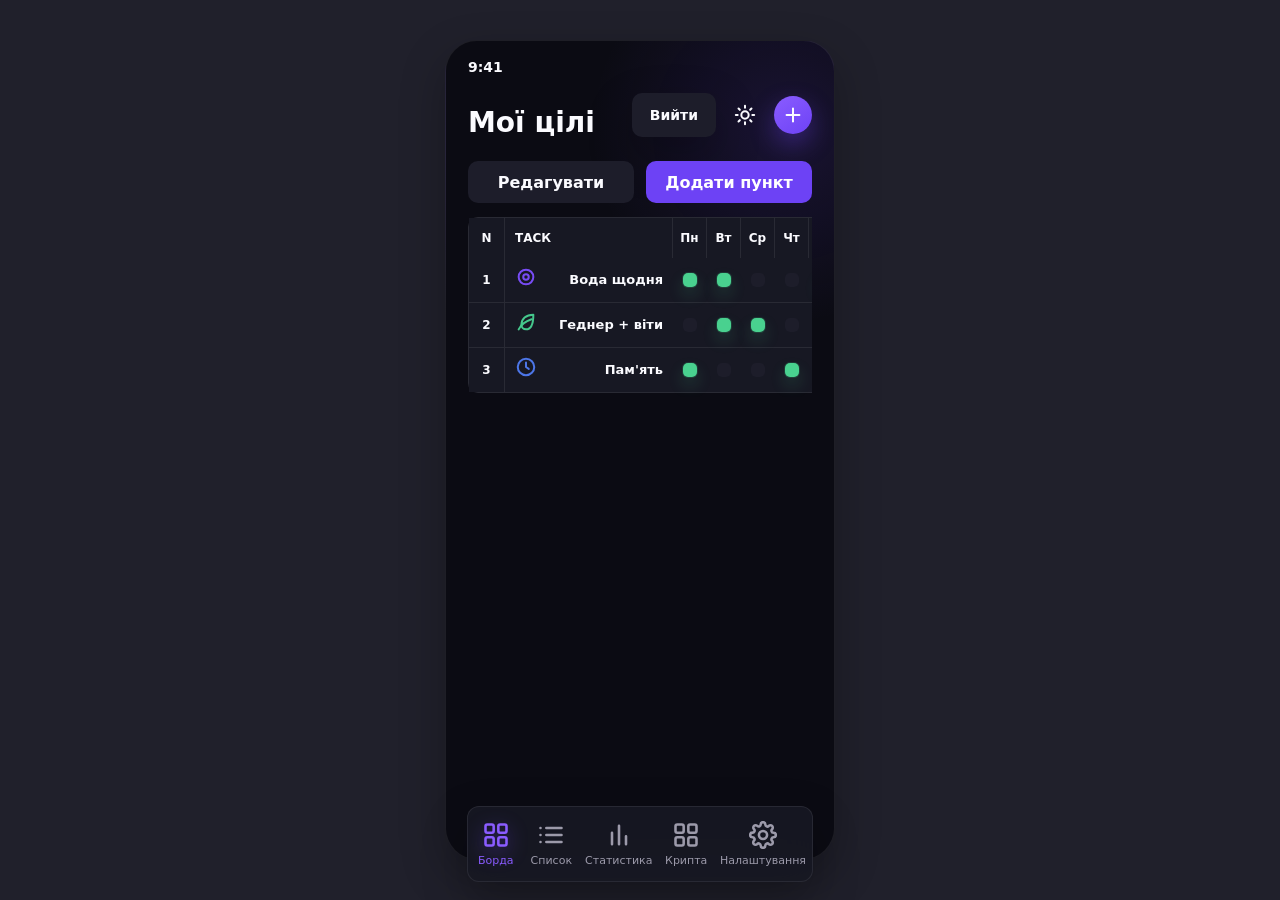
==== board-preview.html @ 5b9d1b94 "Add files via upload" ====
<!doctype html>
<html lang="uk">
  <head>
    <meta charset="UTF-8" />
    <meta name="viewport" content="width=device-width, initial-scale=1, viewport-fit=cover" />
    <title>Board Preview</title>
    <link rel="stylesheet" href="styles.css?v=34" />
    <style>
      body {
        display: grid;
        place-items: center;
        min-height: 100svh;
      }

      .screen {
        overflow: hidden;
      }

      .board-view {
        display: grid;
      }

      .tabs,
      .bottom-nav {
        display: grid;
      }

      .board-preview-row .board-task {
        cursor: default;
      }

      .board-preview-row .board-cell {
        cursor: default;
      }
    </style>
  </head>
  <body>
    <main class="app-shell" aria-label="Мої цілі">
      <section class="screen">
        <header class="topbar">
          <div>
            <p class="status-time">9:41</p>
            <h1>Мої цілі</h1>
          </div>
          <div class="top-actions">
            <button class="secondary-action header-logout" type="button">Вийти</button>
            <button class="icon-button" type="button" aria-label="Змінити тему">
              <svg viewBox="0 0 24 24"><circle cx="12" cy="12" r="4"/><path d="M12 2v2M12 20v2M4.93 4.93l1.42 1.42M17.65 17.65l1.42 1.42M2 12h2M20 12h2M4.93 19.07l1.42-1.42M17.65 6.35l1.42-1.42"/></svg>
            </button>
            <button class="add-button" type="button" aria-label="Додати пункт">
              <svg viewBox="0 0 24 24"><path d="M12 5v14M5 12h14"/></svg>
            </button>
          </div>
        </header>

        <section class="board-view">
          <div class="board-toolbar">
            <button class="secondary-action board-manage" type="button">Редагувати</button>
            <button class="primary-action board-add" type="button">Додати пункт</button>
          </div>
          <article class="board-card">
            <div class="board-head">
              <span class="board-index">N</span>
              <span class="board-title">Таск</span>
              <span class="board-day">Пн</span>
              <span class="board-day">Вт</span>
              <span class="board-day">Ср</span>
              <span class="board-day">Чт</span>
              <span class="board-day">Пт</span>
              <span class="board-day">Сб</span>
              <span class="board-day">Нд</span>
            </div>
            <div class="board-body">
              <div class="board-row board-preview-row">
                <span class="board-row-index">1</span>
                <button class="board-task" type="button">
                  <span class="item-icon purple">
                    <svg viewBox="0 0 24 24"><circle cx="12" cy="12" r="8"/><circle cx="12" cy="12" r="3"/></svg>
                  </span>
                  <strong>Вода щодня</strong>
                </button>
                <button class="board-cell is-done" type="button"></button>
                <button class="board-cell is-done" type="button"></button>
                <button class="board-cell" type="button"></button>
                <button class="board-cell" type="button"></button>
                <button class="board-cell is-done" type="button"></button>
                <button class="board-cell" type="button"></button>
                <button class="board-cell" type="button"></button>
              </div>
              <div class="board-row board-preview-row">
                <span class="board-row-index">2</span>
                <button class="board-task" type="button">
                  <span class="item-icon green">
                    <svg viewBox="0 0 24 24"><path d="M20 4c-8 0-13 4.5-13 11a5 5 0 0 0 5 5c6.5 0 8-8 8-16Z"/><path d="M4 20c3-6 8-9 14-11"/></svg>
                  </span>
                  <strong>Геднер + віти</strong>
                </button>
                <button class="board-cell" type="button"></button>
                <button class="board-cell is-done" type="button"></button>
                <button class="board-cell is-done" type="button"></button>
                <button class="board-cell" type="button"></button>
                <button class="board-cell" type="button"></button>
                <button class="board-cell is-done" type="button"></button>
                <button class="board-cell" type="button"></button>
              </div>
              <div class="board-row board-preview-row">
                <span class="board-row-index">3</span>
                <button class="board-task" type="button">
                  <span class="item-icon blue">
                    <svg viewBox="0 0 24 24"><circle cx="12" cy="12" r="9"/><path d="M12 7v5l3 2"/></svg>
                  </span>
                  <strong>Пам'ять</strong>
                </button>
                <button class="board-cell is-done" type="button"></button>
                <button class="board-cell" type="button"></button>
                <button class="board-cell" type="button"></button>
                <button class="board-cell is-done" type="button"></button>
                <button class="board-cell" type="button"></button>
                <button class="board-cell" type="button"></button>
                <button class="board-cell is-done" type="button"></button>
              </div>
            </div>
          </article>
        </section>

        <nav class="bottom-nav" aria-label="Основна навігація">
          <button class="nav-item active" type="button">
            <svg viewBox="0 0 24 24"><rect x="3" y="3" width="7" height="7" rx="1.5"/><rect x="14" y="3" width="7" height="7" rx="1.5"/><rect x="3" y="14" width="7" height="7" rx="1.5"/><rect x="14" y="14" width="7" height="7" rx="1.5"/></svg>
            <small>Борда</small>
          </button>
          <button class="nav-item" type="button">
            <svg viewBox="0 0 24 24"><path d="M8 6h13M8 12h13M8 18h13"/><path d="M3 6h.01M3 12h.01M3 18h.01"/></svg>
            <small>Список</small>
          </button>
          <button class="nav-item" type="button">
            <svg viewBox="0 0 24 24"><path d="M6 20V10M12 20V4M18 20v-7"/></svg>
            <small>Статистика</small>
          </button>
          <button class="nav-item" type="button">
            <svg viewBox="0 0 24 24"><rect x="3" y="3" width="7" height="7" rx="1.5"/><rect x="14" y="3" width="7" height="7" rx="1.5"/><rect x="3" y="14" width="7" height="7" rx="1.5"/><rect x="14" y="14" width="7" height="7" rx="1.5"/></svg>
            <small>Крипта</small>
          </button>
          <button class="nav-item" type="button">
            <svg viewBox="0 0 24 24"><path d="M12 15.5a3.5 3.5 0 1 0 0-7 3.5 3.5 0 0 0 0 7Z"/><path d="M19.4 15a1.7 1.7 0 0 0 .34 1.88l.06.06a2 2 0 1 1-2.83 2.83l-.06-.06a1.7 1.7 0 0 0-1.88-.34 1.7 1.7 0 0 0-1.03 1.56V21a2 2 0 1 1-4 0v-.09a1.7 1.7 0 0 0-1.03-1.56 1.7 1.7 0 0 0-1.88.34l-.06.06a2 2 0 1 1-2.83-2.83l.06-.06A1.7 1.7 0 0 0 4.6 15a1.7 1.7 0 0 0-1.56-1.03H3a2 2 0 1 1 0-4h.09A1.7 1.7 0 0 0 4.65 8.94a1.7 1.7 0 0 0-.34-1.88l-.06-.06a2 2 0 1 1 2.83-2.83l.06.06a1.7 1.7 0 0 0 1.88.34H9a1.7 1.7 0 0 0 1-1.56V3a2 2 0 1 1 4 0v.09a1.7 1.7 0 0 0 1.03 1.56 1.7 1.7 0 0 0 1.88-.34l.06-.06a2 2 0 1 1 2.83 2.83l-.06.06a1.7 1.7 0 0 0-.34 1.88V9c.12.58.76 1 1.56 1H21a2 2 0 1 1 0 4h-.09A1.7 1.7 0 0 0 19.4 15Z"/></svg>
            <small>Налаштування</small>
          </button>
        </nav>
      </section>
    </main>
  </body>
</html>
---- styles.css ----
:root {
  color-scheme: dark;
  --font-family: Inter, ui-sans-serif, system-ui, -apple-system, BlinkMacSystemFont, "Segoe UI", sans-serif;
  --goals-font-size: 12px;
  --rules-font-size: 12px;
  --strategy-font-size: 12px;
  --board-font-size: 12px;
  --bg: #0b0b13;
  --panel: #171823;
  --panel-strong: #1d1d2a;
  --text: #fbfbff;
  --muted: #9c9aaa;
  --line: rgba(255, 255, 255, 0.08);
  --shadow: 0 18px 45px rgba(0, 0, 0, 0.26);
  --accent: #6d42f5;
  --accent-2: #8a5cff;
  --page: #20202b;
}

:root.light {
  color-scheme: light;
  --bg: #f6f6f8;
  --panel: #ffffff;
  --panel-strong: #eeeeF2;
  --text: #171722;
  --muted: #6b6978;
  --line: rgba(26, 27, 38, 0.08);
  --shadow: 0 16px 35px rgba(33, 35, 49, 0.1);
  --page: #ececf1;
}

* {
  box-sizing: border-box;
}

[hidden] {
  display: none !important;
}

html,
body {
  min-height: 100%;
}

body {
  margin: 0;
  font-family: var(--font-family);
  background: var(--page);
  color: var(--text);
  overflow-x: hidden;
}

button,
input,
select {
  font: inherit;
}

button {
  -webkit-tap-highlight-color: transparent;
}

button:focus-visible,
input:focus-visible,
select:focus-visible {
  outline: 2px solid color-mix(in srgb, var(--accent-2) 78%, white 16%);
  outline-offset: 3px;
}

.app-shell {
  min-height: 100svh;
  display: grid;
  place-items: center;
  padding: 18px;
}

.auth-screen {
  min-height: 100svh;
  display: grid;
  place-items: center;
  padding: 18px;
  background:
    radial-gradient(circle at 82% 9%, rgba(112, 68, 245, 0.14), transparent 24%),
    linear-gradient(180deg, color-mix(in srgb, var(--page) 90%, white 10%), var(--page));
}

.auth-panel {
  width: min(100%, 390px);
  min-height: min(820px, calc(100svh - 36px));
  padding: max(18px, env(safe-area-inset-top)) 22px 28px;
  border: 1px solid var(--line);
  border-radius: 32px;
  background: var(--bg);
  box-shadow: var(--shadow);
  display: grid;
  align-content: start;
  gap: 26px;
}

.auth-header {
  display: grid;
  gap: 18px;
}

.auth-copy {
  margin: 0;
  color: var(--muted);
  font-size: 15px;
  line-height: 1.5;
}

.auth-form {
  display: grid;
  gap: 14px;
  padding: 18px;
  border-radius: 16px;
  background: var(--panel);
  box-shadow: var(--shadow);
}

.auth-form label {
  display: grid;
  gap: 8px;
  color: var(--muted);
  font-weight: 800;
}

.auth-form input {
  width: 100%;
  height: 50px;
  border: 1px solid var(--line);
  border-radius: 12px;
  padding: 0 14px;
  background: var(--bg);
  color: var(--text);
  outline: none;
}

.auth-note {
  min-height: 20px;
  color: var(--muted);
  font-size: 13px;
  line-height: 1.4;
}

.screen {
  position: relative;
  width: min(100%, 390px);
  min-height: min(820px, calc(100svh - 36px));
  overflow-x: hidden;
  overflow-y: auto;
  padding: max(18px, env(safe-area-inset-top)) 22px calc(104px + env(safe-area-inset-bottom));
  border: 1px solid var(--line);
  border-radius: 32px;
  background:
    radial-gradient(circle at 87% 11%, rgba(112, 68, 245, 0.14), transparent 24%),
    var(--bg);
  box-shadow: var(--shadow);
}

.topbar {
  display: flex;
  align-items: flex-end;
  justify-content: space-between;
  gap: 16px;
  margin-bottom: 24px;
}

.status-time {
  margin: 0 0 34px;
  font-size: 14px;
  font-weight: 700;
}

h1,
h2,
p {
  margin: 0;
}

h1 {
  font-size: 28px;
  line-height: 1;
  letter-spacing: 0;
}

.top-actions {
  display: flex;
  gap: 10px;
  align-items: center;
}

.header-logout {
  min-width: 74px;
  min-height: 38px;
  padding: 0 14px;
  border-radius: 12px;
  font-size: 14px;
  box-shadow: var(--shadow);
}

.icon-button,
.add-button,
.nav-item {
  border: 0;
  color: var(--text);
  display: inline-grid;
  place-items: center;
  cursor: pointer;
}

.icon-button {
  width: 38px;
  height: 38px;
  border-radius: 14px;
  background: transparent;
}

.add-button {
  width: 38px;
  height: 38px;
  border-radius: 50%;
  background: linear-gradient(145deg, var(--accent-2), var(--accent));
  box-shadow: 0 10px 24px rgba(109, 66, 245, 0.35);
}

.tabs {
  display: grid;
  grid-template-columns: repeat(3, 1fr);
  height: 44px;
  padding: 5px;
  margin-bottom: 26px;
  border-radius: 12px;
  background: var(--panel-strong);
}

.tab {
  border: 0;
  border-radius: 8px;
  background: transparent;
  color: var(--muted);
  font-weight: 700;
  cursor: pointer;
}

.tab.active {
  color: white;
  background: linear-gradient(145deg, #8057fa, #6537de);
  box-shadow: inset 0 1px rgba(255, 255, 255, 0.2), 0 8px 18px rgba(98, 55, 222, 0.25);
}

.list {
  display: grid;
  gap: 16px;
}

.item-card {
  display: grid;
  grid-template-columns: 38px 1fr 32px;
  align-items: center;
  gap: 14px;
  min-height: 84px;
  padding: 18px 14px 18px 18px;
  border: 0;
  border-radius: 10px;
  color: var(--text);
  background: var(--panel);
  box-shadow: var(--shadow);
  text-align: left;
  cursor: pointer;
}

.item-card strong {
  display: block;
  font-size: 16px;
  line-height: 1.42;
}

.list[data-tab="goals"] .item-card strong {
  font-size: calc(var(--goals-font-size) + 4px);
}

.list[data-tab="rules"] .item-card strong {
  font-size: calc(var(--rules-font-size) + 4px);
}

.list[data-tab="strategy"] .item-card strong {
  font-size: calc(var(--strategy-font-size) + 4px);
}

.item-icon {
  width: 28px;
  height: 28px;
}

.item-menu {
  color: var(--text);
  opacity: 0.78;
}

.purple { color: #784cf5; }
.green { color: #45c78c; }
.amber { color: #f0b83f; }
.orange { color: #df7040; }
.blue { color: #4d76e8; }

.bottom-nav {
  position: fixed;
  left: 50%;
  transform: translateX(-50%);
  width: min(calc(100vw - 44px), 346px);
  bottom: max(18px, env(safe-area-inset-bottom));
  display: grid;
  grid-template-columns: repeat(5, 1fr);
  align-items: center;
  height: 76px;
  border-radius: 12px;
  background: color-mix(in srgb, var(--panel) 92%, transparent);
  box-shadow: var(--shadow);
  border: 1px solid var(--line);
  backdrop-filter: blur(16px);
  z-index: 40;
}

.nav-item {
  height: 64px;
  border-radius: 10px;
  background: transparent;
  color: var(--muted);
  gap: 4px;
  grid-template-rows: 28px 14px;
  align-content: center;
  justify-items: center;
}

.nav-item svg {
  width: 28px;
  height: 28px;
}

.nav-item.active {
  color: var(--accent-2);
}

.nav-item.active svg {
  filter: drop-shadow(0 6px 10px rgba(109, 66, 245, 0.45));
}

.nav-item small {
  font-size: 11px;
  line-height: 1;
  white-space: nowrap;
}

.stats-view,
.crypto-view,
.board-view,
.settings-view {
  display: grid;
  gap: 14px;
}

.stats-view[hidden],
.crypto-view[hidden],
.board-view[hidden],
.settings-view[hidden],
.list[hidden],
.tabs[hidden] {
  display: none;
}

.board-card {
  display: grid;
  gap: 0;
  overflow-x: hidden;
  padding-bottom: 4px;
}

.board-toolbar {
  display: flex;
  align-items: center;
  justify-content: space-between;
  gap: 12px;
}

.board-toolbar .secondary-action,
.board-toolbar .primary-action {
  flex: 1 1 0;
  min-height: 42px;
  padding: 0 14px;
  white-space: nowrap;
}

.board-head,
.board-row {
  display: grid;
  grid-template-columns: 36px minmax(168px, 1fr) repeat(7, 34px);
  align-items: stretch;
  min-width: 0;
}

.board-head {
  position: sticky;
  top: 0;
  z-index: 2;
  background: var(--panel);
  border: 1px solid var(--line);
  border-bottom: 0;
  border-radius: 10px 10px 0 0;
}

.board-row {
  background: var(--panel);
  border-left: 1px solid var(--line);
  border-right: 1px solid var(--line);
  border-bottom: 1px solid var(--line);
}

.board-row:last-child {
  border-radius: 0 0 10px 10px;
}

.board-index,
.board-title,
.board-day,
.board-row-index,
.board-task,
.board-cell {
  min-height: 40px;
  border-right: 1px solid var(--line);
}

.board-index,
.board-row-index {
  position: sticky;
  left: 0;
  z-index: 3;
  background: var(--panel);
}

.board-title,
.board-task {
  position: sticky;
  left: var(--board-index-col, 36px);
  z-index: 3;
  background: var(--panel);
}

.board-head > :last-child,
.board-row > :last-child {
  border-right: 0;
}

.board-index,
.board-day,
.board-row-index {
  display: grid;
  place-items: center;
  font-size: 12px;
  font-weight: 900;
}

.board-title {
  display: grid;
  align-items: center;
  padding: 0 10px;
  font-size: 12px;
  font-weight: 900;
  text-transform: uppercase;
}

.board-task {
  display: flex;
  align-items: center;
  justify-content: space-between;
  gap: 8px;
  align-items: center;
  padding: 8px 10px;
  border: 0;
  background: transparent;
  color: var(--text);
  text-align: left;
}

.board-task-copy {
  min-width: 0;
  flex: 1 1 auto;
}

.board-task strong {
  display: block;
  font-size: calc(var(--board-font-size) + 1px);
  line-height: 1.3;
}

.board-cell {
  border: 0;
  background: transparent;
  position: relative;
}

.board-cell:disabled {
  cursor: default;
}

.board-cell::after {
  content: "";
  width: 14px;
  height: 14px;
  border-radius: 5px;
  background: var(--panel-strong);
  position: absolute;
  inset: 50% auto auto 50%;
  transform: translate(-50%, -50%);
  transition: background 160ms ease, box-shadow 160ms ease;
}

.board-cell.is-done::after {
  background: #49d18f;
  box-shadow: 0 0 0 1px rgba(73, 209, 143, 0.16), 0 8px 16px rgba(73, 209, 143, 0.2);
}

.board-cell.is-locked::after {
  opacity: 0.5;
}

.board-cell.is-today-cell::after {
  box-shadow: 0 0 0 1px rgba(109, 66, 245, 0.08);
}

.board-score {
  flex: 0 0 auto;
  min-width: 34px;
  padding: 4px 6px;
  border-radius: 999px;
  color: var(--muted);
  background: color-mix(in srgb, var(--panel-strong) 82%, transparent);
  font-size: 10px;
  font-weight: 900;
  line-height: 1;
  text-align: center;
}

.board-score.is-complete {
  color: #49d18f;
  background: rgba(73, 209, 143, 0.12);
}

.board-task-empty {
  cursor: default;
}

.board-task-empty small {
  display: block;
  margin-top: 4px;
  color: var(--muted);
  font-size: 11px;
  line-height: 1.3;
}

.crypto-actions {
  display: grid;
  grid-template-columns: 1fr 1fr;
  gap: 14px;
}

.crypto-summary {
  display: grid;
  grid-template-columns: 1fr 1fr;
  gap: 12px;
  align-items: stretch;
}

.crypto-summary-item {
  display: grid;
  gap: 4px;
  min-height: 56px;
  padding: 10px 12px;
  border-radius: 10px;
  background: var(--panel-strong);
  border: 1px solid var(--line);
}

.crypto-summary-item.plus {
  box-shadow: inset 0 0 0 1px rgba(73, 209, 143, 0.08);
}

.crypto-summary-item.minus {
  box-shadow: inset 0 0 0 1px rgba(217, 79, 85, 0.08);
}

.crypto-summary-number {
  font-size: 24px;
  font-weight: 900;
  line-height: 1;
}

.crypto-summary-item.plus .crypto-summary-number {
  color: #49d18f;
}

.crypto-summary-item.minus .crypto-summary-number {
  color: #d94f55;
}

.crypto-summary-text {
  color: var(--muted);
  font-size: 12px;
  line-height: 1.3;
}

.crypto-button {
  min-height: 60px;
  border: 0;
  border-radius: 16px;
  color: white;
  font-size: 16px;
  font-weight: 900;
  cursor: pointer;
  box-shadow: var(--shadow);
}

.crypto-plus {
  background: linear-gradient(145deg, #45c78c, #269f68);
  box-shadow: 0 14px 30px rgba(38, 159, 104, 0.28);
}

.crypto-minus {
  background: linear-gradient(145deg, #ff7f7f, #df4e63);
  box-shadow: 0 14px 30px rgba(223, 78, 99, 0.24);
}

.setting-row {
  border-radius: 10px;
  background: var(--panel);
  box-shadow: var(--shadow);
}

.setting-row small {
  color: var(--muted);
  font-size: 12px;
  line-height: 1.36;
}

.sleep-card {
  display: grid;
  gap: 12px;
  padding: 16px;
  border-radius: 10px;
  background: var(--panel);
  box-shadow: var(--shadow);
}

.sleep-card header,
.sleep-card footer {
  display: flex;
  align-items: center;
  justify-content: space-between;
  gap: 14px;
}

.sleep-card header div {
  display: grid;
  gap: 3px;
}

.sleep-card header strong {
  font-size: 16px;
}

.sleep-card header span,
.sleep-card header small,
.sleep-streak-text {
  color: var(--muted);
  font-size: 12px;
}

.sleep-weekdays,
.sleep-calendar {
  display: grid;
  grid-template-columns: repeat(7, 1fr);
  gap: 7px;
}

.sleep-weekdays span {
  color: var(--muted);
  font-size: 10px;
  font-weight: 800;
  text-align: center;
}

.sleep-day {
  width: 100%;
  aspect-ratio: 1;
  display: grid;
  place-items: center;
  border-radius: 9px;
  background: var(--panel-strong);
  color: var(--muted);
  font-size: 12px;
  font-weight: 850;
}

.crypto-day {
  appearance: none;
  -webkit-appearance: none;
  border: 0;
  padding: 0;
  margin: 0;
  box-shadow: none;
  font: inherit;
  text-align: center;
  cursor: pointer;
}

.sleep-day.done {
  color: #103525;
  background: #49d18f;
  box-shadow: 0 8px 16px rgba(73, 209, 143, 0.22);
}

.sleep-day.missed {
  color: white;
  background: #d94f55;
  box-shadow: 0 8px 16px rgba(217, 79, 85, 0.2);
}

.sleep-day.today:not(.done):not(.missed) {
  color: var(--accent-2);
  border: 1px solid color-mix(in srgb, var(--accent-2) 72%, transparent);
}

.sleep-day.empty {
  visibility: hidden;
}

.sleep-card footer {
  min-height: 42px;
  justify-content: center;
  padding-top: 4px;
  border-top: 1px solid var(--line);
}

.sleep-streak-number {
  color: var(--accent-2);
  font-size: 30px;
  font-weight: 900;
  line-height: 1;
}

.setting-row {
  min-height: 86px;
  display: flex;
  align-items: center;
  justify-content: space-between;
  gap: 16px;
  padding: 18px;
}

.setting-row span {
  display: grid;
  gap: 5px;
  min-width: 0;
}

.setting-row strong,
.setting-row small {
  overflow-wrap: anywhere;
}

.switch-control {
  position: relative;
  flex: 0 0 auto;
  width: 64px;
  height: 36px;
  padding: 4px;
  border: 1px solid var(--line);
  border-radius: 999px;
  background:
    linear-gradient(145deg, rgba(255, 255, 255, 0.1), rgba(255, 255, 255, 0)),
    var(--panel-strong);
  box-shadow: inset 0 1px 2px rgba(0, 0, 0, 0.28);
  cursor: pointer;
}

.switch-thumb {
  display: block;
  width: 28px;
  height: 28px;
  border-radius: 50%;
  background: linear-gradient(145deg, #8d66ff, #6236dc);
  box-shadow: 0 8px 18px rgba(109, 66, 245, 0.36);
  transition: transform 180ms ease;
}

.theme-switch.is-on .switch-thumb {
  transform: translateX(28px);
  background: linear-gradient(145deg, #8f6bff, #6d42f5);
  box-shadow: 0 8px 18px rgba(109, 66, 245, 0.28);
}

.font-size-row {
  align-items: stretch;
}

.font-size-options {
  flex: 0 0 auto;
  align-self: center;
  display: grid;
  gap: 4px;
  padding: 4px;
  border: 1px solid var(--line);
  border-radius: 999px;
  background: var(--panel-strong);
  grid-template-columns: repeat(3, 36px);
  height: 42px;
}

.font-size-chip {
  border: 0;
  border-radius: 999px;
  background: transparent;
  color: var(--muted);
  width: 34px;
  height: 32px;
  font-size: 13px;
  font-weight: 850;
  cursor: pointer;
}

.font-size-chip.active {
  color: white;
  background: linear-gradient(145deg, #875cff, #6337df);
  box-shadow: 0 8px 18px rgba(109, 66, 245, 0.28);
}

.secondary-action,
.primary-action,
.danger-action {
  min-height: 44px;
  border: 0;
  border-radius: 10px;
  padding: 0 18px;
  font-weight: 800;
  cursor: pointer;
}

.secondary-action {
  background: var(--panel-strong);
  color: var(--text);
}

.primary-action {
  background: var(--accent);
  color: white;
}

.danger-action {
  background: transparent;
  color: #e15858;
}

.editor {
  width: min(90vw, 360px);
  border: 0;
  padding: 0;
  border-radius: 18px;
  background: transparent;
  color: var(--text);
}

.editor::backdrop {
  background: rgba(0, 0, 0, 0.52);
  backdrop-filter: blur(7px);
}

.editor-card {
  display: grid;
  gap: 16px;
  padding: 18px;
  border-radius: 18px;
  background: var(--panel);
  box-shadow: var(--shadow);
}

.editor-card header,
.editor-card menu {
  display: flex;
  align-items: center;
  justify-content: space-between;
  gap: 12px;
  padding: 0;
  margin: 0;
}

.editor-card label {
  display: grid;
  gap: 8px;
  color: var(--muted);
  font-weight: 700;
}

.editor-card input,
.editor-card select {
  width: 100%;
  height: 46px;
  border: 1px solid var(--line);
  border-radius: 10px;
  padding: 0 12px;
  background: var(--bg);
  color: var(--text);
  outline: none;
}

svg {
  width: 22px;
  height: 22px;
  stroke: currentColor;
  stroke-width: 2.2;
  fill: none;
  stroke-linecap: round;
  stroke-linejoin: round;
}

@media (max-width: 440px) {
  .app-shell {
    padding: 0;
    display: block;
  }

  .screen {
    width: 100%;
    min-height: 100svh;
    border-radius: 0;
    border: 0;
    padding-bottom: calc(118px + env(safe-area-inset-bottom));
  }

  .bottom-nav {
    width: calc(100vw - 32px);
    bottom: max(12px, env(safe-area-inset-bottom));
  }

  .board-card {
    overflow-x: hidden;
  }

  .board-head,
  .board-row {
    grid-template-columns: 28px minmax(132px, 1fr) repeat(7, 28px);
    min-width: 0;
  }

  .board-index,
  .board-day,
  .board-row-index {
    font-size: 10px;
  }

  .board-title {
    padding: 0 8px;
    font-size: 10px;
  }

  .board-title,
  .board-task {
    left: var(--board-index-col, 28px);
  }

  .board-task {
    padding: 8px;
  }

  .board-task strong {
    font-size: 11px;
    line-height: 1.25;
  }

  .board-score {
    min-width: 30px;
    padding: 4px 5px;
    font-size: 9px;
  }

  .board-cell::after {
    width: 11px;
    height: 11px;
    border-radius: 4px;
  }
}
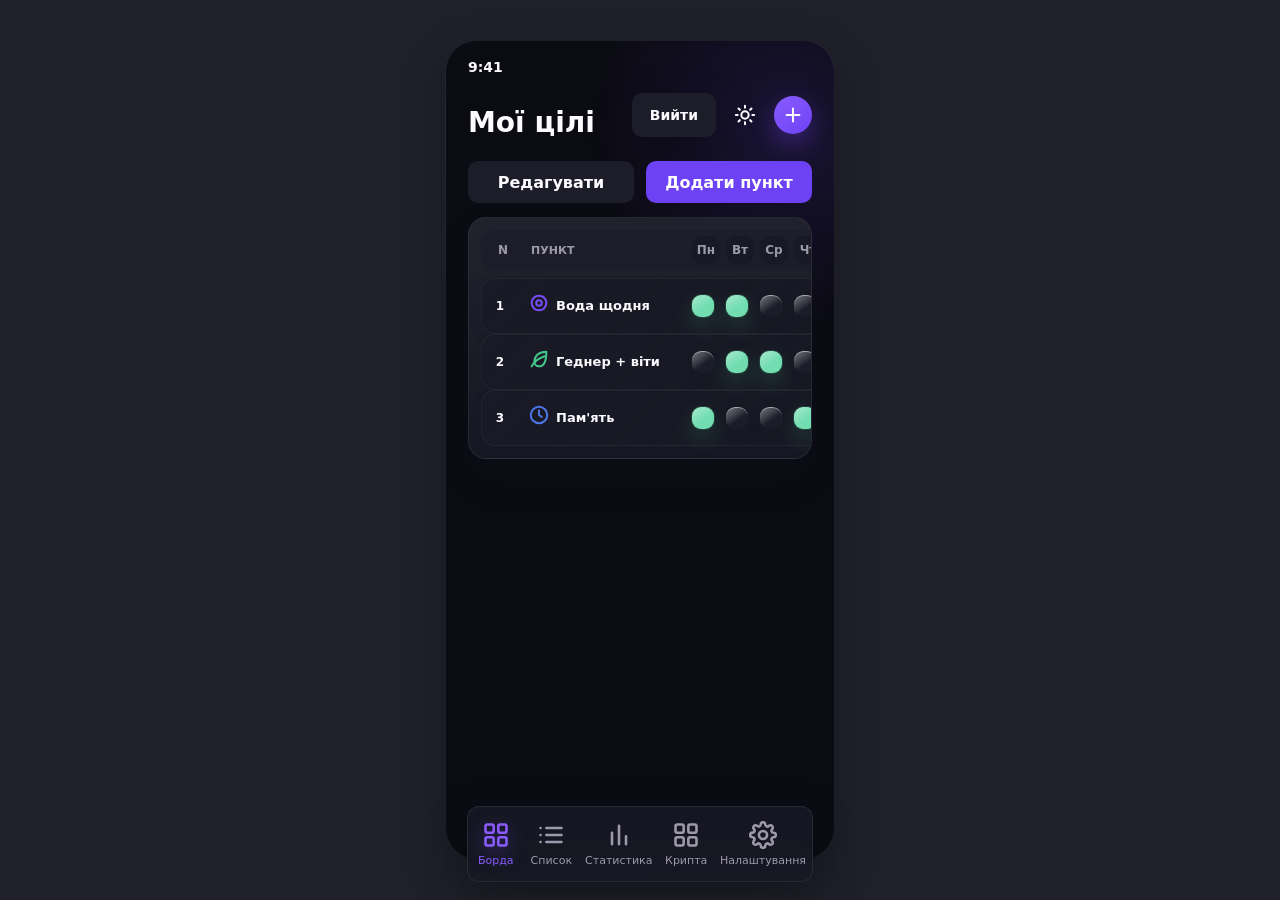
==== commit e2782218: "Add files via upload" ====
--- a/board-preview.html
+++ b/board-preview.html
@@ -4,7 +4,7 @@
     <meta charset="UTF-8" />
     <meta name="viewport" content="width=device-width, initial-scale=1, viewport-fit=cover" />
     <title>Board Preview</title>
-    <link rel="stylesheet" href="styles.css?v=34" />
+    <link rel="stylesheet" href="styles.css?v=41" />
     <style>
       body {
         display: grid;
@@ -61,7 +61,7 @@
           <article class="board-card">
             <div class="board-head">
               <span class="board-index">N</span>
-              <span class="board-title">Таск</span>
+              <span class="board-title">Пункт</span>
               <span class="board-day">Пн</span>
               <span class="board-day">Вт</span>
               <span class="board-day">Ср</span>
--- a/styles.css
+++ b/styles.css
@@ -149,7 +149,7 @@
   min-height: min(820px, calc(100svh - 36px));
   overflow-x: hidden;
   overflow-y: auto;
-  padding: max(18px, env(safe-area-inset-top)) 22px calc(104px + env(safe-area-inset-bottom));
+  padding: max(18px, env(safe-area-inset-top)) 22px calc(128px + env(safe-area-inset-bottom));
   border: 1px solid var(--line);
   border-radius: 32px;
   background:
@@ -234,6 +234,10 @@
   background: var(--panel-strong);
 }
 
+.tabs-stats {
+  grid-template-columns: repeat(4, 1fr);
+}
+
 .tab {
   border: 0;
   border-radius: 8px;
@@ -252,6 +256,26 @@
 .list {
   display: grid;
   gap: 16px;
+}
+
+.read-button {
+  width: 100%;
+  margin-top: 16px;
+}
+
+.stats-read-button {
+  width: 100%;
+  margin-top: 4px;
+}
+
+.read-button.is-complete {
+  background: linear-gradient(145deg, #45c78c, #269f68);
+  box-shadow: 0 14px 30px rgba(38, 159, 104, 0.22);
+}
+
+.stats-read-button.is-complete {
+  background: linear-gradient(145deg, #45c78c, #269f68);
+  box-shadow: 0 14px 30px rgba(38, 159, 104, 0.22);
 }
 
 .item-card {
@@ -288,6 +312,7 @@
   font-size: calc(var(--strategy-font-size) + 4px);
 }
 
+
 .item-icon {
   width: 28px;
   height: 28px;
@@ -370,10 +395,17 @@
 }
 
 .board-card {
-  display: grid;
-  gap: 0;
+  position: relative;
+  display: grid;
+  gap: 8px;
   overflow-x: hidden;
-  padding-bottom: 4px;
+  padding: 12px;
+  border: 1px solid color-mix(in srgb, var(--line) 78%, transparent);
+  border-radius: 18px;
+  background:
+    linear-gradient(180deg, color-mix(in srgb, var(--panel) 88%, white 4%), var(--panel)),
+    var(--panel);
+  box-shadow: 0 18px 42px rgba(33, 35, 49, 0.08);
 }
 
 .board-toolbar {
@@ -391,11 +423,144 @@
   white-space: nowrap;
 }
 
+.board-shortcuts {
+  display: grid;
+  grid-template-columns: repeat(2, minmax(0, 1fr));
+  gap: 8px;
+  margin-top: 4px;
+  padding: 10px;
+  border: 1px solid var(--line);
+  border-radius: 18px;
+  background: color-mix(in srgb, var(--panel) 82%, transparent);
+  box-shadow: 0 18px 40px rgba(33, 35, 49, 0.08);
+}
+
+.board-shortcut {
+  position: relative;
+  display: grid;
+  grid-template-columns: 32px minmax(0, 1fr);
+  align-items: center;
+  gap: 9px;
+  min-height: 58px;
+  min-width: 0;
+  border: 1px solid transparent;
+  border-radius: 14px;
+  padding: 10px 30px 10px 10px;
+  background: color-mix(in srgb, var(--panel-strong) 54%, var(--panel) 46%);
+  color: var(--text);
+  box-shadow: none;
+  font-size: 14px;
+  line-height: 1.1;
+  letter-spacing: 0;
+  text-align: left;
+  cursor: pointer;
+  overflow: hidden;
+  transition: transform 140ms ease, border-color 140ms ease, box-shadow 140ms ease;
+}
+
+.board-shortcut.is-done-today {
+  border-color: rgba(73, 209, 143, 0.22);
+  background:
+    linear-gradient(145deg, rgba(73, 209, 143, 0.12), transparent 72%),
+    color-mix(in srgb, var(--panel-strong) 48%, var(--panel) 52%);
+}
+
+.board-shortcut.is-missed-today {
+  border-color: rgba(217, 79, 85, 0.18);
+  background:
+    linear-gradient(145deg, rgba(217, 79, 85, 0.09), transparent 72%),
+    color-mix(in srgb, var(--panel-strong) 48%, var(--panel) 52%);
+}
+
+.board-shortcut:active {
+  transform: scale(0.98);
+}
+
+.board-shortcut::after {
+  content: "";
+  position: absolute;
+  top: 50%;
+  right: 12px;
+  width: 9px;
+  height: 9px;
+  border-radius: 50%;
+  transform: translateY(-50%);
+  background: #d94f55;
+  box-shadow: 0 0 0 4px rgba(217, 79, 85, 0.1);
+}
+
+.board-shortcut.is-done-today::after {
+  background: #49d18f;
+  box-shadow: 0 0 0 4px rgba(73, 209, 143, 0.12);
+}
+
+.board-shortcut.is-crypto {
+  grid-column: 1 / -1;
+}
+
+.board-shortcut-icon {
+  width: 32px;
+  height: 32px;
+  display: grid;
+  place-items: center;
+  border-radius: 11px;
+  color: var(--shortcut-color);
+  background: color-mix(in srgb, var(--shortcut-color) 11%, var(--panel) 89%);
+}
+
+.board-shortcut.is-done-today .board-shortcut-icon {
+  color: #219c63;
+  background: rgba(73, 209, 143, 0.14);
+}
+
+.board-shortcut.is-missed-today .board-shortcut-icon {
+  color: #c83f49;
+  background: rgba(217, 79, 85, 0.11);
+}
+
+.board-shortcut-icon svg {
+  width: 20px;
+  height: 20px;
+  stroke-width: 2.4;
+}
+
+.board-shortcut strong {
+  min-width: 0;
+  font-size: 13px;
+  font-weight: 900;
+  line-height: 1.12;
+  overflow-wrap: anywhere;
+}
+
+.board-shortcut.is-crypto strong {
+  font-size: 14px;
+}
+
+.board-shortcut.is-goals {
+  --shortcut-color: #8a5cff;
+}
+
+.board-shortcut.is-alcohol {
+  --shortcut-color: #d94f55;
+}
+
+.board-shortcut.is-nicotine {
+  --shortcut-color: #df7040;
+}
+
+.board-shortcut.is-calories {
+  --shortcut-color: #f0b83f;
+}
+
+.board-shortcut.is-crypto {
+  --shortcut-color: #49d18f;
+}
+
 .board-head,
 .board-row {
   display: grid;
   grid-template-columns: 36px minmax(168px, 1fr) repeat(7, 34px);
-  align-items: stretch;
+  align-items: center;
   min-width: 0;
 }
 
@@ -403,21 +568,25 @@
   position: sticky;
   top: 0;
   z-index: 2;
-  background: var(--panel);
-  border: 1px solid var(--line);
-  border-bottom: 0;
-  border-radius: 10px 10px 0 0;
+  min-height: 38px;
+  padding: 0 4px;
+  border: 0;
+  border-radius: 14px;
+  background: color-mix(in srgb, var(--panel-strong) 48%, transparent);
 }
 
 .board-row {
-  background: var(--panel);
-  border-left: 1px solid var(--line);
-  border-right: 1px solid var(--line);
-  border-bottom: 1px solid var(--line);
+  min-height: 56px;
+  border: 1px solid color-mix(in srgb, var(--line) 58%, transparent);
+  border-radius: 14px;
+  background:
+    linear-gradient(135deg, color-mix(in srgb, var(--panel-strong) 36%, transparent), transparent 78%),
+    var(--panel);
+  box-shadow: 0 8px 18px rgba(33, 35, 49, 0.04);
 }
 
 .board-row:last-child {
-  border-radius: 0 0 10px 10px;
+  border-radius: 14px;
 }
 
 .board-index,
@@ -427,7 +596,7 @@
 .board-task,
 .board-cell {
   min-height: 40px;
-  border-right: 1px solid var(--line);
+  border-right: 0;
 }
 
 .board-index,
@@ -435,7 +604,7 @@
   position: sticky;
   left: 0;
   z-index: 3;
-  background: var(--panel);
+  background: transparent;
 }
 
 .board-title,
@@ -443,12 +612,7 @@
   position: sticky;
   left: var(--board-index-col, 36px);
   z-index: 3;
-  background: var(--panel);
-}
-
-.board-head > :last-child,
-.board-row > :last-child {
-  border-right: 0;
+  background: transparent;
 }
 
 .board-index,
@@ -460,21 +624,56 @@
   font-weight: 900;
 }
 
+.board-progress {
+  justify-self: center;
+  min-width: 30px;
+  min-height: 26px;
+  padding: 0 6px;
+  border-radius: 999px;
+  background: color-mix(in srgb, var(--panel-strong) 70%, var(--panel) 30%);
+  color: var(--muted);
+  font-size: 10px;
+  box-shadow: inset 0 1px rgba(255, 255, 255, 0.05);
+}
+
+.board-progress.is-complete {
+  color: #49d18f;
+  background: rgba(73, 209, 143, 0.12);
+}
+
 .board-title {
   display: grid;
   align-items: center;
   padding: 0 10px;
-  font-size: 12px;
+  color: var(--muted);
+  font-size: 11px;
   font-weight: 900;
   text-transform: uppercase;
+}
+
+.board-index,
+.board-day {
+  color: var(--muted);
+}
+
+.board-day {
+  justify-self: center;
+  width: 28px;
+  min-height: 28px;
+  border-radius: 10px;
+  background: color-mix(in srgb, var(--panel) 76%, transparent);
+}
+
+.board-day.is-today-day {
+  color: var(--text);
+  background: rgba(109, 66, 245, 0.12);
+  box-shadow: inset 0 0 0 1px rgba(109, 66, 245, 0.16);
 }
 
 .board-task {
   display: flex;
   align-items: center;
-  justify-content: space-between;
-  gap: 8px;
-  align-items: center;
+  justify-content: flex-start;
   padding: 8px 10px;
   border: 0;
   background: transparent;
@@ -490,7 +689,7 @@
 .board-task strong {
   display: block;
   font-size: calc(var(--board-font-size) + 1px);
-  line-height: 1.3;
+  line-height: 1.25;
 }
 
 .board-cell {
@@ -505,45 +704,42 @@
 
 .board-cell::after {
   content: "";
-  width: 14px;
-  height: 14px;
-  border-radius: 5px;
-  background: var(--panel-strong);
+  width: 22px;
+  height: 22px;
+  border-radius: 9px;
+  background:
+    linear-gradient(145deg, rgba(255, 255, 255, 0.42), transparent 58%),
+    color-mix(in srgb, var(--panel-strong) 82%, var(--panel) 18%);
   position: absolute;
   inset: 50% auto auto 50%;
   transform: translate(-50%, -50%);
-  transition: background 160ms ease, box-shadow 160ms ease;
+  box-shadow:
+    inset 0 1px rgba(255, 255, 255, 0.45),
+    0 5px 12px rgba(33, 35, 49, 0.08);
+  transition: background 160ms ease, box-shadow 160ms ease, transform 160ms ease;
 }
 
 .board-cell.is-done::after {
-  background: #49d18f;
-  box-shadow: 0 0 0 1px rgba(73, 209, 143, 0.16), 0 8px 16px rgba(73, 209, 143, 0.2);
+  background:
+    linear-gradient(145deg, rgba(255, 255, 255, 0.38), transparent 56%),
+    #72ddb0;
+  box-shadow:
+    0 0 0 1px rgba(73, 209, 143, 0.18),
+    0 10px 22px rgba(73, 209, 143, 0.22);
+}
+
+.board-cell.is-today-cell:not(:disabled):active::after {
+  transform: translate(-50%, -50%) scale(0.9);
 }
 
 .board-cell.is-locked::after {
-  opacity: 0.5;
+  opacity: 0.42;
 }
 
 .board-cell.is-today-cell::after {
-  box-shadow: 0 0 0 1px rgba(109, 66, 245, 0.08);
-}
-
-.board-score {
-  flex: 0 0 auto;
-  min-width: 34px;
-  padding: 4px 6px;
-  border-radius: 999px;
-  color: var(--muted);
-  background: color-mix(in srgb, var(--panel-strong) 82%, transparent);
-  font-size: 10px;
-  font-weight: 900;
-  line-height: 1;
-  text-align: center;
-}
-
-.board-score.is-complete {
-  color: #49d18f;
-  background: rgba(73, 209, 143, 0.12);
+  box-shadow:
+    0 0 0 1px rgba(109, 66, 245, 0.12),
+    0 5px 12px rgba(109, 66, 245, 0.08);
 }
 
 .board-task-empty {
@@ -559,6 +755,12 @@
 }
 
 .crypto-actions {
+  display: grid;
+  grid-template-columns: 1fr 1fr;
+  gap: 14px;
+}
+
+.stats-alcohol-actions {
   display: grid;
   grid-template-columns: 1fr 1fr;
   gap: 14px;
@@ -668,6 +870,11 @@
   font-size: 16px;
 }
 
+.stats-question-title {
+  font-size: 20px !important;
+  line-height: 1.15;
+}
+
 .sleep-card header span,
 .sleep-card header small,
 .sleep-streak-text {
@@ -702,6 +909,18 @@
 }
 
 .crypto-day {
+  appearance: none;
+  -webkit-appearance: none;
+  border: 0;
+  padding: 0;
+  margin: 0;
+  box-shadow: none;
+  font: inherit;
+  text-align: center;
+  cursor: pointer;
+}
+
+.stats-day {
   appearance: none;
   -webkit-appearance: none;
   border: 0;
@@ -933,7 +1152,7 @@
     min-height: 100svh;
     border-radius: 0;
     border: 0;
-    padding-bottom: calc(118px + env(safe-area-inset-bottom));
+    padding-bottom: calc(142px + env(safe-area-inset-bottom));
   }
 
   .bottom-nav {
@@ -947,7 +1166,7 @@
 
   .board-head,
   .board-row {
-    grid-template-columns: 28px minmax(132px, 1fr) repeat(7, 28px);
+    grid-template-columns: 42px minmax(144px, 1fr) repeat(3, 36px);
     min-width: 0;
   }
 
@@ -972,19 +1191,13 @@
   }
 
   .board-task strong {
-    font-size: 11px;
+    font-size: calc(var(--board-font-size) + 1px);
     line-height: 1.25;
   }
 
-  .board-score {
-    min-width: 30px;
-    padding: 4px 5px;
-    font-size: 9px;
+  .board-cell::after {
+    width: 20px;
+    height: 20px;
+    border-radius: 6px;
   }
-
-  .board-cell::after {
-    width: 11px;
-    height: 11px;
-    border-radius: 4px;
-  }
-}
+}
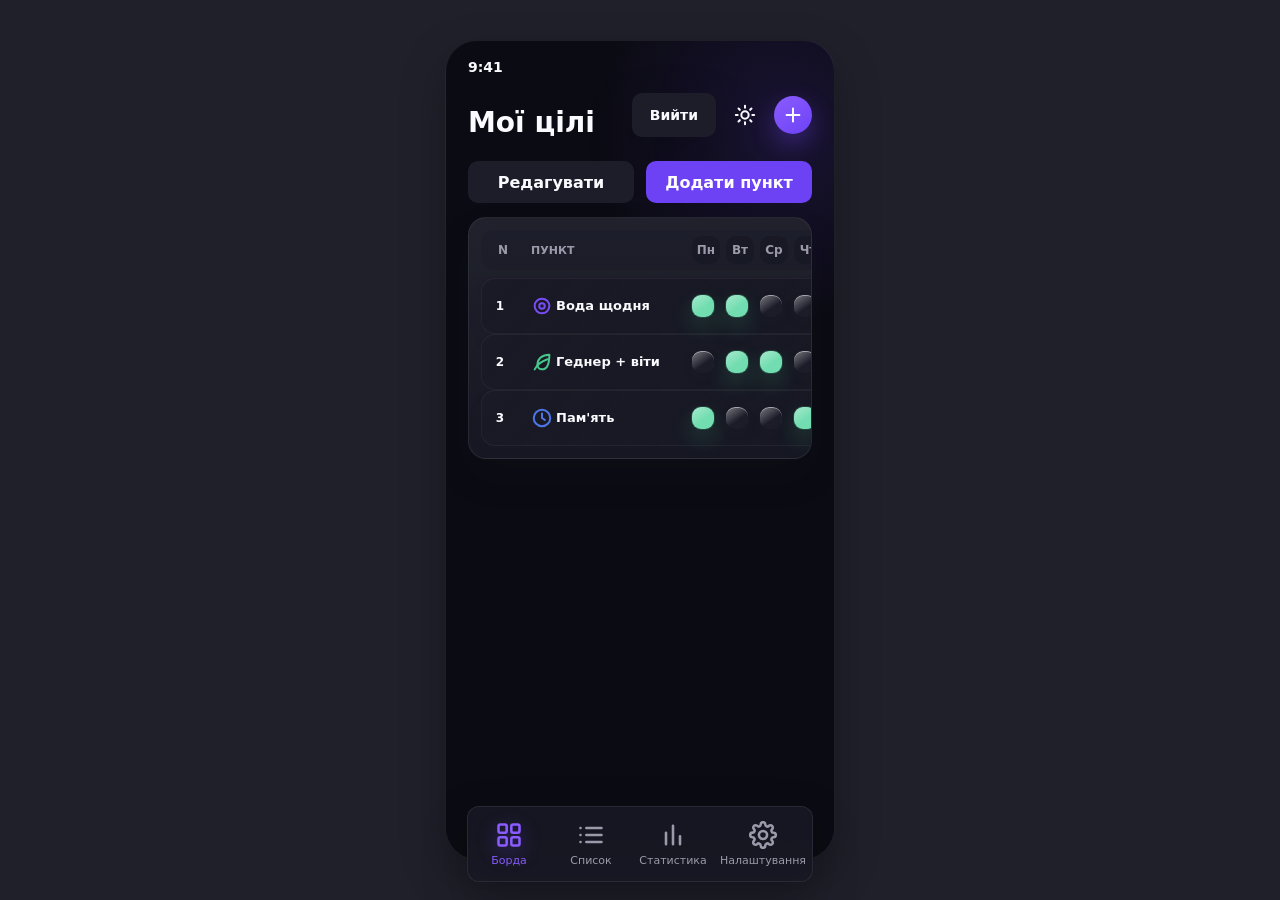
==== commit f89b76d7: "Add files via upload" ====
--- a/board-preview.html
+++ b/board-preview.html
@@ -137,10 +137,6 @@
             <small>Статистика</small>
           </button>
           <button class="nav-item" type="button">
-            <svg viewBox="0 0 24 24"><rect x="3" y="3" width="7" height="7" rx="1.5"/><rect x="14" y="3" width="7" height="7" rx="1.5"/><rect x="3" y="14" width="7" height="7" rx="1.5"/><rect x="14" y="14" width="7" height="7" rx="1.5"/></svg>
-            <small>Крипта</small>
-          </button>
-          <button class="nav-item" type="button">
             <svg viewBox="0 0 24 24"><path d="M12 15.5a3.5 3.5 0 1 0 0-7 3.5 3.5 0 0 0 0 7Z"/><path d="M19.4 15a1.7 1.7 0 0 0 .34 1.88l.06.06a2 2 0 1 1-2.83 2.83l-.06-.06a1.7 1.7 0 0 0-1.88-.34 1.7 1.7 0 0 0-1.03 1.56V21a2 2 0 1 1-4 0v-.09a1.7 1.7 0 0 0-1.03-1.56 1.7 1.7 0 0 0-1.88.34l-.06.06a2 2 0 1 1-2.83-2.83l.06-.06A1.7 1.7 0 0 0 4.6 15a1.7 1.7 0 0 0-1.56-1.03H3a2 2 0 1 1 0-4h.09A1.7 1.7 0 0 0 4.65 8.94a1.7 1.7 0 0 0-.34-1.88l-.06-.06a2 2 0 1 1 2.83-2.83l.06.06a1.7 1.7 0 0 0 1.88.34H9a1.7 1.7 0 0 0 1-1.56V3a2 2 0 1 1 4 0v.09a1.7 1.7 0 0 0 1.03 1.56 1.7 1.7 0 0 0 1.88-.34l.06-.06a2 2 0 1 1 2.83 2.83l-.06.06a1.7 1.7 0 0 0-.34 1.88V9c.12.58.76 1 1.56 1H21a2 2 0 1 1 0 4h-.09A1.7 1.7 0 0 0 19.4 15Z"/></svg>
             <small>Налаштування</small>
           </button>
--- a/styles.css
+++ b/styles.css
@@ -3,7 +3,6 @@
   --font-family: Inter, ui-sans-serif, system-ui, -apple-system, BlinkMacSystemFont, "Segoe UI", sans-serif;
   --goals-font-size: 12px;
   --rules-font-size: 12px;
-  --strategy-font-size: 12px;
   --board-font-size: 12px;
   --bg: #0b0b13;
   --panel: #171823;
@@ -234,6 +233,10 @@
   background: var(--panel-strong);
 }
 
+.tabs-list {
+  grid-template-columns: repeat(2, 1fr);
+}
+
 .tabs-stats {
   grid-template-columns: repeat(4, 1fr);
 }
@@ -280,11 +283,11 @@
 
 .item-card {
   display: grid;
-  grid-template-columns: 38px 1fr 32px;
+  grid-template-columns: 32px 1fr 28px;
   align-items: center;
-  gap: 14px;
+  gap: 12px;
   min-height: 84px;
-  padding: 18px 14px 18px 18px;
+  padding: 18px 16px;
   border: 0;
   border-radius: 10px;
   color: var(--text);
@@ -308,19 +311,18 @@
   font-size: calc(var(--rules-font-size) + 4px);
 }
 
-.list[data-tab="strategy"] .item-card strong {
-  font-size: calc(var(--strategy-font-size) + 4px);
-}
-
-
 .item-icon {
   width: 28px;
   height: 28px;
+  display: grid;
+  place-items: center;
 }
 
 .item-menu {
   color: var(--text);
   opacity: 0.78;
+  display: grid;
+  place-items: center;
 }
 
 .purple { color: #784cf5; }
@@ -336,7 +338,7 @@
   width: min(calc(100vw - 44px), 346px);
   bottom: max(18px, env(safe-area-inset-bottom));
   display: grid;
-  grid-template-columns: repeat(5, 1fr);
+  grid-template-columns: repeat(4, 1fr);
   align-items: center;
   height: 76px;
   border-radius: 12px;
@@ -378,7 +380,6 @@
 }
 
 .stats-view,
-.crypto-view,
 .board-view,
 .settings-view {
   display: grid;
@@ -386,7 +387,6 @@
 }
 
 .stats-view[hidden],
-.crypto-view[hidden],
 .board-view[hidden],
 .settings-view[hidden],
 .list[hidden],
@@ -494,10 +494,6 @@
   box-shadow: 0 0 0 4px rgba(73, 209, 143, 0.12);
 }
 
-.board-shortcut.is-crypto {
-  grid-column: 1 / -1;
-}
-
 .board-shortcut-icon {
   width: 32px;
   height: 32px;
@@ -532,10 +528,6 @@
   overflow-wrap: anywhere;
 }
 
-.board-shortcut.is-crypto strong {
-  font-size: 14px;
-}
-
 .board-shortcut.is-goals {
   --shortcut-color: #8a5cff;
 }
@@ -550,10 +542,6 @@
 
 .board-shortcut.is-calories {
   --shortcut-color: #f0b83f;
-}
-
-.board-shortcut.is-crypto {
-  --shortcut-color: #49d18f;
 }
 
 .board-head,
@@ -754,61 +742,10 @@
   line-height: 1.3;
 }
 
-.crypto-actions {
+.stats-alcohol-actions {
   display: grid;
   grid-template-columns: 1fr 1fr;
   gap: 14px;
-}
-
-.stats-alcohol-actions {
-  display: grid;
-  grid-template-columns: 1fr 1fr;
-  gap: 14px;
-}
-
-.crypto-summary {
-  display: grid;
-  grid-template-columns: 1fr 1fr;
-  gap: 12px;
-  align-items: stretch;
-}
-
-.crypto-summary-item {
-  display: grid;
-  gap: 4px;
-  min-height: 56px;
-  padding: 10px 12px;
-  border-radius: 10px;
-  background: var(--panel-strong);
-  border: 1px solid var(--line);
-}
-
-.crypto-summary-item.plus {
-  box-shadow: inset 0 0 0 1px rgba(73, 209, 143, 0.08);
-}
-
-.crypto-summary-item.minus {
-  box-shadow: inset 0 0 0 1px rgba(217, 79, 85, 0.08);
-}
-
-.crypto-summary-number {
-  font-size: 24px;
-  font-weight: 900;
-  line-height: 1;
-}
-
-.crypto-summary-item.plus .crypto-summary-number {
-  color: #49d18f;
-}
-
-.crypto-summary-item.minus .crypto-summary-number {
-  color: #d94f55;
-}
-
-.crypto-summary-text {
-  color: var(--muted);
-  font-size: 12px;
-  line-height: 1.3;
 }
 
 .crypto-button {
@@ -906,18 +843,6 @@
   color: var(--muted);
   font-size: 12px;
   font-weight: 850;
-}
-
-.crypto-day {
-  appearance: none;
-  -webkit-appearance: none;
-  border: 0;
-  padding: 0;
-  margin: 0;
-  box-shadow: none;
-  font: inherit;
-  text-align: center;
-  cursor: pointer;
 }
 
 .stats-day {
